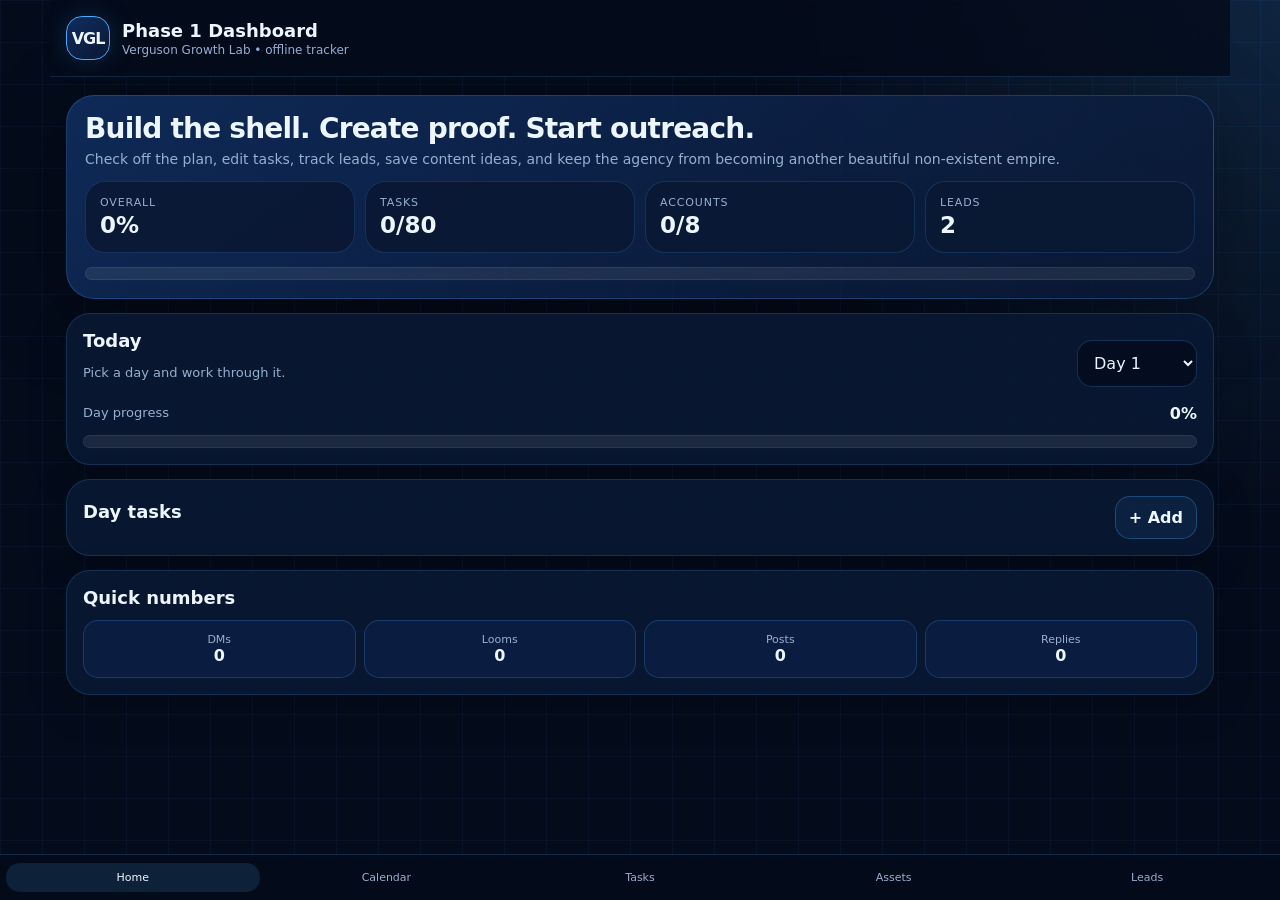
==== index.html @ d05585cd "Add files via upload" ====
<!doctype html>
<html lang="en">
<head>
  <meta charset="utf-8">
  <meta name="viewport" content="width=device-width,initial-scale=1,viewport-fit=cover">
  <meta name="theme-color" content="#0A1834">
  <meta name="apple-mobile-web-app-capable" content="yes">
  <meta name="apple-mobile-web-app-status-bar-style" content="black-translucent">
  <meta name="apple-mobile-web-app-title" content="VGL">
  <title>VGL Phase 1 Dashboard</title>
  <link rel="manifest" href="manifest.json">
  <link rel="apple-touch-icon" href="icon-192.png">
  <link rel="stylesheet" href="styles.css">
</head>
<body>
  <main class="app">
    <div class="topbar">
      <div class="brand">
        <div class="logo">VGL</div>
        <div>
          <h1>Phase 1 Dashboard</h1>
          <p>Verguson Growth Lab • offline tracker</p>
        </div>
      </div>
    </div>

    <section class="hero">
      <h2>Build the shell. Create proof. Start outreach.</h2>
      <p>Check off the plan, edit tasks, track leads, save content ideas, and keep the agency from becoming another beautiful non-existent empire.</p>
      <div class="kpis">
        <div class="kpi"><small>Overall</small><strong id="overallProgressText">0%</strong></div>
        <div class="kpi"><small>Tasks</small><strong id="kpiTasks">0/0</strong></div>
        <div class="kpi"><small>Accounts</small><strong id="kpiAccounts">0/0</strong></div>
        <div class="kpi"><small>Leads</small><strong id="kpiLeads">0</strong></div>
      </div>
      <div class="progressWrap"><div class="progressBar" id="overallProgressBar"></div></div>
    </section>

    <section class="view active" id="view-home">
      <div class="card">
        <div class="row">
          <div>
            <h3 id="todayTitle">Today</h3>
            <p class="installBox">Pick a day and work through it.</p>
          </div>
          <select id="selectDay" class="input" style="max-width:120px">
            <option value="1">Day 1</option><option value="2">Day 2</option><option value="3">Day 3</option><option value="4">Day 4</option>
            <option value="5">Day 5</option><option value="6">Day 6</option><option value="7">Day 7</option><option value="8">Day 8</option>
            <option value="9">Day 9</option><option value="10">Day 10</option><option value="11">Day 11</option><option value="12">Day 12</option>
            <option value="13">Day 13</option><option value="14">Day 14</option>
          </select>
        </div>
        <div class="row" style="margin:8px 0 12px">
          <span class="installBox">Day progress</span><strong id="todayProgressText">0%</strong>
        </div>
        <div class="progressWrap"><div class="progressBar" id="todayProgressBar"></div></div>
      </div>
      <div class="card">
        <div class="row">
          <h3>Day tasks</h3>
          <button class="secondary" onclick="openTaskModal()">+ Add</button>
        </div>
        <div id="todayTasks"></div>
      </div>
      <div class="card">
        <h3>Quick numbers</h3>
        <div class="statBtns">
          <button class="statBtn" onclick="changeStat('dms',1)"><small>DMs</small><strong id="dmsCount">0</strong></button>
          <button class="statBtn" onclick="changeStat('looms',1)"><small>Looms</small><strong id="loomsCount">0</strong></button>
          <button class="statBtn" onclick="changeStat('posts',1)"><small>Posts</small><strong id="postsCount">0</strong></button>
          <button class="statBtn" onclick="changeStat('replies',1)"><small>Replies</small><strong id="repliesCount">0</strong></button>
        </div>
      </div>
    </section>

    <section class="view" id="view-calendar">
      <div class="card">
        <h3>14-day calendar</h3>
        <div class="grid2" id="dayPicker"></div>
      </div>
    </section>

    <section class="view" id="view-tasks">
      <div class="card">
        <div class="row"><h3>All tasks</h3><button class="secondary" onclick="openTaskModal()">+ Add</button></div>
        <div class="filters">
          <button class="chip active" data-filter="today">Selected day</button>
          <button class="chip" data-filter="open">Open</button>
          <button class="chip" data-filter="done">Done</button>
          <button class="chip" data-filter="outreach">Outreach</button>
          <button class="chip" data-filter="all">All</button>
        </div>
        <div id="taskList"></div>
      </div>
    </section>

    <section class="view" id="view-assets">
      <div class="card">
        <div class="row"><h3>Accounts + setup</h3><button class="secondary" onclick="openAccountModal()">+ Add</button></div>
        <div id="accountList"></div>
      </div>
      <div class="card">
        <h3>Content vault</h3>
        <div class="form">
          <input id="newContentTitle" class="input" placeholder="New content idea">
          <select id="newContentType" class="input">
            <option>Journey</option><option>Audit</option><option>Breakdown</option><option>Ad ideas</option><option>Education</option>
          </select>
          <button class="primary" onclick="addContent()">Add content idea</button>
        </div>
        <div id="contentList"></div>
      </div>
    </section>

    <section class="view" id="view-leads">
      <div class="card">
        <div class="row"><h3>Lead tracker</h3><button class="secondary" onclick="openLeadModal()">+ Add</button></div>
        <div id="leadList"></div>
      </div>
      <div class="card">
        <h3>Notes</h3>
        <textarea id="notes" oninput="saveNotes()" placeholder="Drop scripts, ideas, objections, or reminders here."></textarea>
      </div>
    </section>

    <section class="view" id="view-settings">
      <div class="card">
        <h3>Install on iPhone</h3>
        <p class="installBox">
          Open the dashboard in Safari, tap Share, then Add to Home Screen. For proper offline PWA mode, host this folder on Netlify or GitHub Pages first, then add that web link to your home screen. Because naturally the phone wants a small ritual before showing an icon.
        </p>
        <button class="primary" onclick="installPrompt()">Show install reminder</button>
      </div>
      <div class="card">
        <h3>Backup</h3>
        <button class="secondary" onclick="exportData()">Export backup JSON</button>
        <label class="secondary" style="display:block;text-align:center;margin-top:10px">Import backup JSON<input type="file" accept="application/json" onchange="importData(this)" hidden></label>
        <hr>
        <button class="danger" onclick="resetData()">Reset dashboard</button>
      </div>
    </section>

    <nav class="tabs">
      <button class="tab active" data-view="home">Home</button>
      <button class="tab" data-view="calendar">Calendar</button>
      <button class="tab" data-view="tasks">Tasks</button>
      <button class="tab" data-view="assets">Assets</button>
      <button class="tab" data-view="leads">Leads</button>
    </nav>
  </main>

  <div class="modal" id="taskModal">
    <div class="modalPanel">
      <h3 id="modalTitle">Edit task</h3>
      <div class="form">
        <input type="hidden" id="taskId">
        <input class="input" id="taskTitleInput" placeholder="Task title">
        <textarea id="taskNotesInput" placeholder="Notes"></textarea>
        <div class="grid2">
          <input class="input" id="taskDate" type="date">
          <input class="input" id="taskTime" type="time">
          <input class="input" id="taskDay" type="number" min="1" max="99">
          <input class="input" id="taskCategory" placeholder="Category">
        </div>
        <button class="primary" onclick="saveTask()">Save task</button>
        <button class="danger" onclick="deleteTask()">Delete task</button>
        <button class="secondary" onclick="closeModals()">Close</button>
      </div>
    </div>
  </div>

  <div class="modal" id="accountModal">
    <div class="modalPanel">
      <h3>Edit account/setup item</h3>
      <div class="form">
        <input type="hidden" id="accountId">
        <input class="input" id="accountName" placeholder="Name">
        <input class="input" id="accountHandle" placeholder="Handle / detail">
        <button class="primary" onclick="saveAccount()">Save</button>
        <button class="secondary" onclick="closeModals()">Close</button>
      </div>
    </div>
  </div>

  <div class="modal" id="leadModal">
    <div class="modalPanel">
      <h3>Edit lead</h3>
      <div class="form">
        <input type="hidden" id="leadId">
        <input class="input" id="leadBusiness" placeholder="Business">
        <input class="input" id="leadNiche" placeholder="Niche">
        <input class="input" id="leadProblem" placeholder="Problem">
        <select class="input" id="leadStatus"><option>New</option><option>DM sent</option><option>Warm</option><option>Loom sent</option><option>Call booked</option><option>Closed</option><option>Dead</option></select>
        <input class="input" id="leadNext" placeholder="Next action">
        <button class="primary" onclick="saveLead()">Save lead</button>
        <button class="secondary" onclick="closeModals()">Close</button>
      </div>
    </div>
  </div>

  <script src="app.js"></script>
</body>
</html>
---- styles.css ----
:root{
  --bg:#040b1a; --panel:#0a1834; --panel2:#0c2248; --panel3:#102d5e;
  --line:#355fa0; --accent:#49a9ff; --accent2:#8ed2ff; --green:#52e2a6;
  --yellow:#ffcd5e; --red:#ff7474; --text:#edf6ff; --muted:#97afcf;
  --shadow:0 20px 80px rgba(0,0,0,.35);
}
*{box-sizing:border-box;-webkit-tap-highlight-color:transparent}
html,body{margin:0;min-height:100%;font-family:Inter,system-ui,-apple-system,BlinkMacSystemFont,"Segoe UI",sans-serif;background:
linear-gradient(rgba(73,169,255,.05) 1px,transparent 1px),
linear-gradient(90deg,rgba(73,169,255,.05) 1px,transparent 1px),
radial-gradient(circle at top right,rgba(73,169,255,.16),transparent 35%),
var(--bg);background-size:42px 42px,42px 42px,auto;color:var(--text)}
button,input,textarea,select{font:inherit}
.app{max-width:1180px;margin:0 auto;padding:18px 16px 92px}
.topbar{position:sticky;top:0;z-index:20;margin:-18px -16px 18px;padding:16px;background:rgba(4,11,26,.78);backdrop-filter:blur(18px);border-bottom:1px solid rgba(73,169,255,.18)}
.brand{display:flex;align-items:center;gap:12px}
.logo{width:44px;height:44px;border-radius:16px;background:linear-gradient(145deg,var(--panel3),var(--panel));border:1px solid var(--accent);display:grid;place-items:center;font-weight:900;letter-spacing:-1px;box-shadow:0 0 28px rgba(73,169,255,.18)}
.brand h1{font-size:18px;margin:0}
.brand p{font-size:12px;color:var(--muted);margin:2px 0 0}
.hero{padding:18px;border:1px solid rgba(73,169,255,.25);background:linear-gradient(145deg,rgba(16,45,94,.9),rgba(10,24,52,.85));border-radius:28px;box-shadow:var(--shadow)}
.hero h2{font-size:28px;line-height:1.05;margin:0 0 8px;letter-spacing:-.8px}
.hero p{margin:0;color:var(--muted);font-size:14px}
.kpis{display:grid;grid-template-columns:repeat(4,1fr);gap:10px;margin:14px 0}
.kpi{padding:14px;border-radius:20px;background:rgba(10,24,52,.92);border:1px solid rgba(73,169,255,.18)}
.kpi small{display:block;color:var(--muted);font-size:11px;text-transform:uppercase;letter-spacing:.08em}
.kpi strong{display:block;font-size:23px;margin-top:3px}
.tabs{position:fixed;bottom:0;left:0;right:0;z-index:50;display:grid;grid-template-columns:repeat(5,1fr);gap:0;background:rgba(4,11,26,.92);backdrop-filter:blur(18px);border-top:1px solid rgba(73,169,255,.2);padding:8px 6px calc(8px + env(safe-area-inset-bottom))}
.tab{border:0;background:transparent;color:var(--muted);font-size:11px;padding:8px 2px;border-radius:14px}
.tab.active{background:rgba(73,169,255,.14);color:var(--text)}
.view{display:none;animation:fade .18s ease}
.view.active{display:block}
@keyframes fade{from{opacity:.5;transform:translateY(4px)}to{opacity:1;transform:none}}
.card{background:rgba(10,24,52,.88);border:1px solid rgba(73,169,255,.18);border-radius:24px;padding:16px;margin:14px 0;box-shadow:0 12px 40px rgba(0,0,0,.18)}
.card h3{margin:0 0 12px;font-size:18px}
.row{display:flex;gap:10px;align-items:center;justify-content:space-between}
.progressWrap{height:13px;background:rgba(255,255,255,.08);border-radius:999px;overflow:hidden;border:1px solid rgba(255,255,255,.08)}
.progressBar{height:100%;width:0;background:linear-gradient(90deg,var(--accent),var(--green));border-radius:999px;transition:.25s}
.filters{display:flex;gap:8px;overflow-x:auto;padding-bottom:4px}
.chip{white-space:nowrap;border:1px solid rgba(73,169,255,.28);background:rgba(12,34,72,.9);color:var(--muted);padding:9px 12px;border-radius:999px;font-size:13px}
.chip.active{background:var(--accent);color:#001428}
.task{display:grid;grid-template-columns:auto 1fr auto;gap:10px;align-items:start;padding:12px;border:1px solid rgba(73,169,255,.14);background:rgba(12,34,72,.65);border-radius:18px;margin:10px 0}
.check{width:28px;height:28px;border-radius:10px;border:1px solid rgba(142,210,255,.5);background:rgba(255,255,255,.04);display:grid;place-items:center;color:transparent}
.task.done .check{background:var(--green);color:#001428;border-color:var(--green)}
.task.done .taskTitle{text-decoration:line-through;color:var(--muted)}
.taskMeta{font-size:12px;color:var(--accent2);margin-bottom:3px}
.taskTitle{font-weight:800;font-size:15px}
.taskNotes{font-size:13px;color:var(--muted);margin-top:5px}
.iconBtn{border:1px solid rgba(73,169,255,.2);background:rgba(255,255,255,.04);color:var(--muted);border-radius:12px;padding:8px 10px}
.primary{width:100%;border:0;background:linear-gradient(135deg,var(--accent),var(--green));color:#001428;padding:13px 14px;border-radius:17px;font-weight:900}
.secondary{border:1px solid rgba(73,169,255,.3);background:rgba(73,169,255,.08);color:var(--text);padding:11px 13px;border-radius:15px;font-weight:700}
.danger{border:1px solid rgba(255,116,116,.4);background:rgba(255,116,116,.09);color:#ffd0d0;padding:11px 13px;border-radius:15px;font-weight:700}
.grid2{display:grid;grid-template-columns:repeat(2,1fr);gap:12px}
.dayCard{padding:13px;border:1px solid rgba(73,169,255,.16);background:rgba(12,34,72,.65);border-radius:18px}
.dayCard h4{margin:0 0 4px;font-size:15px}
.dayCard p{margin:0;color:var(--muted);font-size:12px}
.dayCard strong{color:var(--green)}
.form{display:grid;gap:10px}
.input,textarea,select{width:100%;border:1px solid rgba(73,169,255,.24);background:rgba(4,11,26,.72);color:var(--text);border-radius:15px;padding:12px;outline:none}
textarea{min-height:90px;resize:vertical}
.modal{position:fixed;inset:0;z-index:100;display:none;background:rgba(0,0,0,.65);padding:18px;align-items:flex-end}
.modal.open{display:flex}
.modalPanel{width:100%;max-width:720px;margin:0 auto;background:var(--panel);border:1px solid rgba(73,169,255,.3);border-radius:28px;padding:18px;box-shadow:var(--shadow);max-height:92vh;overflow:auto}
.modalPanel h3{margin:0 0 12px}
.listItem{padding:12px;border:1px solid rgba(73,169,255,.15);background:rgba(12,34,72,.65);border-radius:18px;margin:10px 0}
.listItem small{color:var(--accent2)}
.listItem p{margin:5px 0 0;color:var(--muted);font-size:13px}
.statBtns{display:grid;grid-template-columns:repeat(4,1fr);gap:8px}
.statBtn{background:rgba(12,34,72,.7);border:1px solid rgba(73,169,255,.22);color:var(--text);padding:12px 8px;border-radius:15px}
.statBtn small{display:block;color:var(--muted);font-size:11px}
.installBox{font-size:13px;color:var(--muted);line-height:1.45}
hr{border:0;border-top:1px solid rgba(73,169,255,.17);margin:16px 0}
@media (max-width:720px){
  .app{padding:14px 12px 92px}
  .kpis{grid-template-columns:repeat(2,1fr)}
  .grid2{grid-template-columns:1fr}
  .hero h2{font-size:24px}
  .card{border-radius:22px;padding:14px}
  .statBtns{grid-template-columns:repeat(2,1fr)}
}
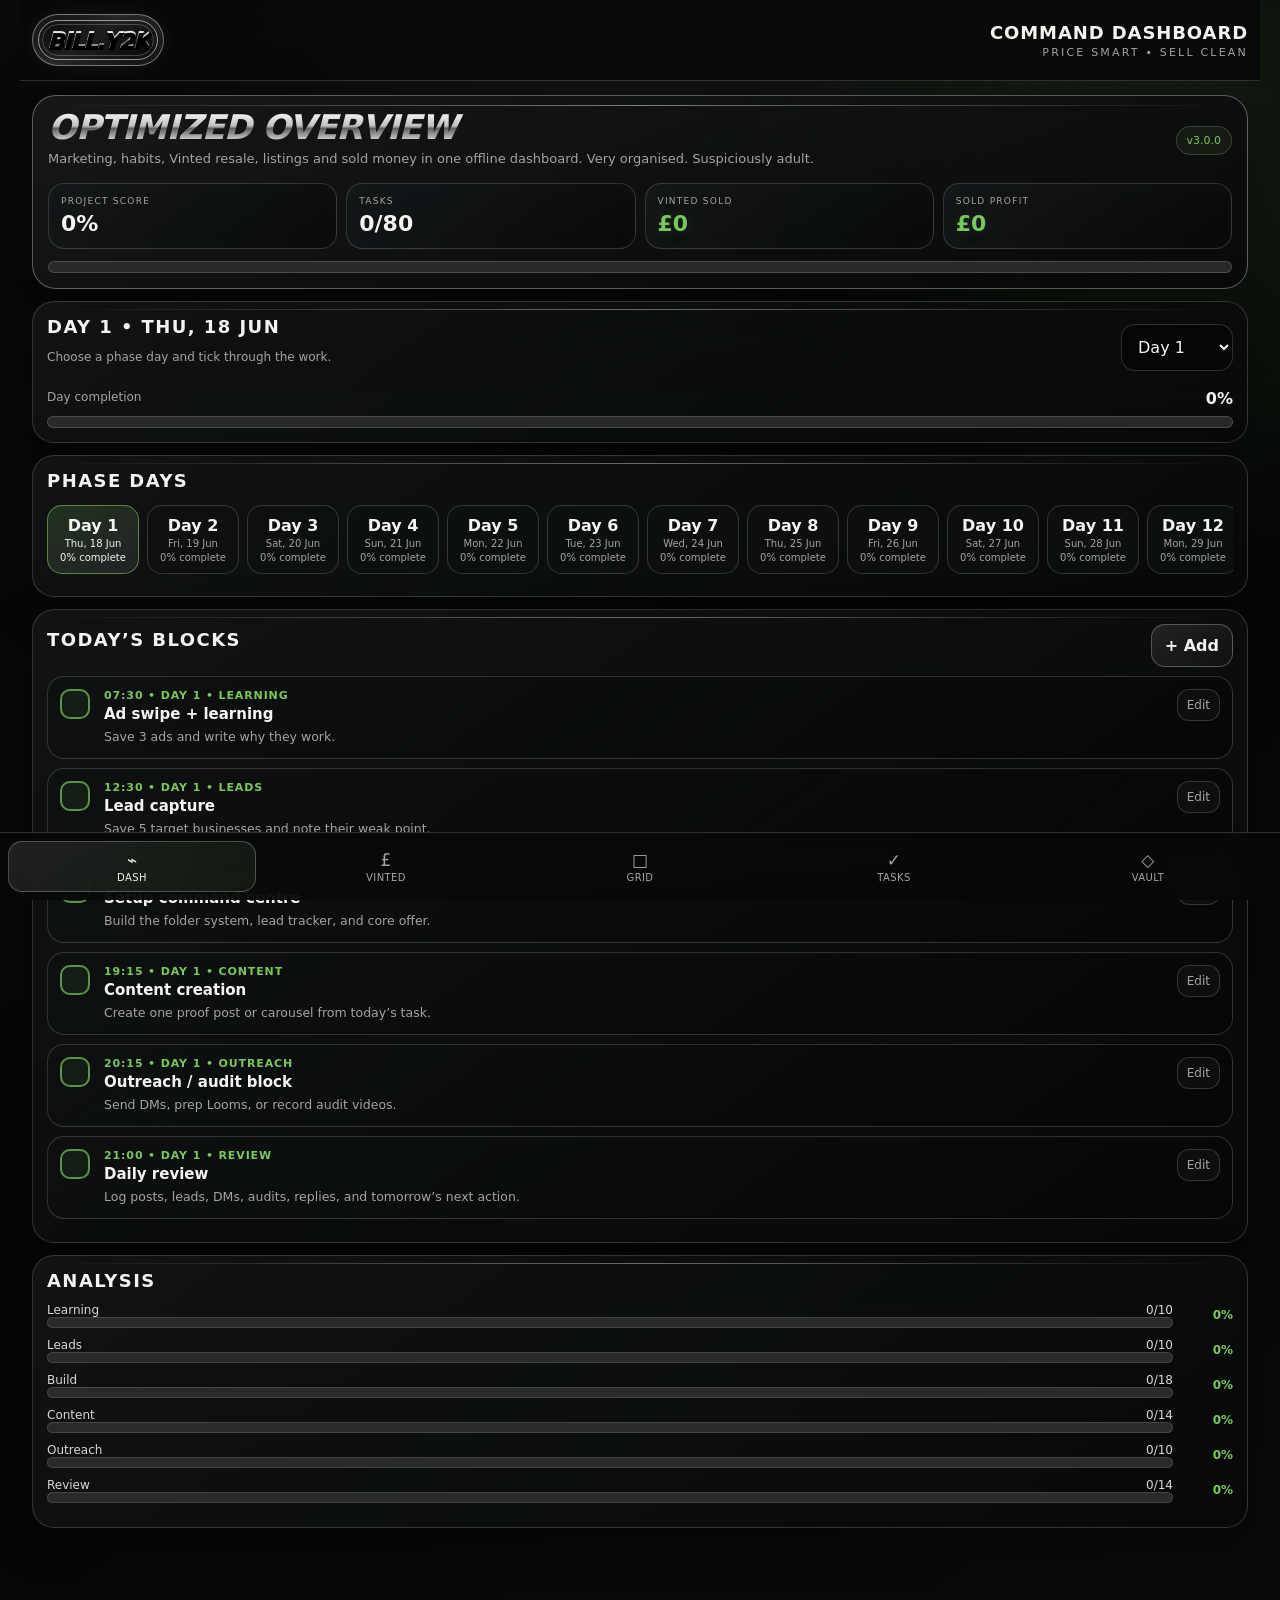
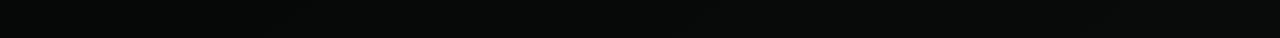
==== commit 8e8cdcc7: "Add files via upload" ====
--- a/index.html
+++ b/index.html
@@ -3,201 +3,137 @@
 <head>
   <meta charset="utf-8">
   <meta name="viewport" content="width=device-width,initial-scale=1,viewport-fit=cover">
-  <meta name="theme-color" content="#0A1834">
+  <meta name="theme-color" content="#111314">
   <meta name="apple-mobile-web-app-capable" content="yes">
   <meta name="apple-mobile-web-app-status-bar-style" content="black-translucent">
-  <meta name="apple-mobile-web-app-title" content="VGL">
-  <title>VGL Phase 1 Dashboard</title>
+  <meta name="apple-mobile-web-app-title" content="bill.y2k">
+  <title>bill.y2k Command Dashboard</title>
   <link rel="manifest" href="manifest.json">
   <link rel="apple-touch-icon" href="icon-192.png">
   <link rel="stylesheet" href="styles.css">
 </head>
 <body>
-  <main class="app">
-    <div class="topbar">
-      <div class="brand">
-        <div class="logo">VGL</div>
-        <div>
-          <h1>Phase 1 Dashboard</h1>
-          <p>Verguson Growth Lab • offline tracker</p>
-        </div>
+<main class="app">
+  <header class="topbar">
+    <div class="brand">
+      <div class="logoOval"><div class="logoText">BILL.Y2K</div></div>
+      <div class="brandTitle">
+        <h1>Command Dashboard</h1>
+        <p>price smart • sell clean</p>
       </div>
     </div>
+  </header>
 
-    <section class="hero">
-      <h2>Build the shell. Create proof. Start outreach.</h2>
-      <p>Check off the plan, edit tasks, track leads, save content ideas, and keep the agency from becoming another beautiful non-existent empire.</p>
-      <div class="kpis">
-        <div class="kpi"><small>Overall</small><strong id="overallProgressText">0%</strong></div>
-        <div class="kpi"><small>Tasks</small><strong id="kpiTasks">0/0</strong></div>
-        <div class="kpi"><small>Accounts</small><strong id="kpiAccounts">0/0</strong></div>
-        <div class="kpi"><small>Leads</small><strong id="kpiLeads">0</strong></div>
+  <section class="hero">
+    <div class="row">
+      <div>
+        <h2>Optimized Overview</h2>
+        <p>Marketing, habits, Vinted resale, listings and sold money in one offline dashboard. Very organised. Suspiciously adult.</p>
       </div>
-      <div class="progressWrap"><div class="progressBar" id="overallProgressBar"></div></div>
-    </section>
+      <div class="badge" id="versionLabel">v3</div>
+    </div>
+    <div class="kpis">
+      <div class="kpi"><small>Project score</small><strong id="kpiScore">0%</strong></div>
+      <div class="kpi"><small>Tasks</small><strong id="kpiTasks">0/0</strong></div>
+      <div class="kpi"><small>Vinted sold</small><strong class="money" id="kpiSold">£0</strong></div>
+      <div class="kpi"><small>Sold profit</small><strong class="money" id="kpiProfit">£0</strong></div>
+    </div>
+    <div class="progressWrap" style="margin-top:12px"><div class="progressBar" id="overallBar"></div></div>
+  </section>
 
-    <section class="view active" id="view-home">
-      <div class="card">
-        <div class="row">
-          <div>
-            <h3 id="todayTitle">Today</h3>
-            <p class="installBox">Pick a day and work through it.</p>
-          </div>
-          <select id="selectDay" class="input" style="max-width:120px">
-            <option value="1">Day 1</option><option value="2">Day 2</option><option value="3">Day 3</option><option value="4">Day 4</option>
-            <option value="5">Day 5</option><option value="6">Day 6</option><option value="7">Day 7</option><option value="8">Day 8</option>
-            <option value="9">Day 9</option><option value="10">Day 10</option><option value="11">Day 11</option><option value="12">Day 12</option>
-            <option value="13">Day 13</option><option value="14">Day 14</option>
-          </select>
-        </div>
-        <div class="row" style="margin:8px 0 12px">
-          <span class="installBox">Day progress</span><strong id="todayProgressText">0%</strong>
-        </div>
-        <div class="progressWrap"><div class="progressBar" id="todayProgressBar"></div></div>
+  <section class="view active" id="view-dash">
+    <div class="card">
+      <div class="row">
+        <div><h3 id="selectedDayTitle">Day</h3><p class="sub">Choose a phase day and tick through the work.</p></div>
+        <select class="input" id="quickDaySelect" style="max-width:112px"></select>
       </div>
-      <div class="card">
-        <div class="row">
-          <h3>Day tasks</h3>
-          <button class="secondary" onclick="openTaskModal()">+ Add</button>
-        </div>
-        <div id="todayTasks"></div>
+      <div class="row" style="margin:10px 0 8px"><span class="sub">Day completion</span><strong id="selectedDayPct">0%</strong></div>
+      <div class="progressWrap"><div class="progressBar" id="selectedDayBar"></div></div>
+    </div>
+    <div class="card"><h3>Phase Days</h3><div class="dayStrip" id="dayStrip"></div></div>
+    <div class="card"><div class="row"><h3>Today’s Blocks</h3><button class="secondary" onclick="openTaskModal()">+ Add</button></div><div id="todayTaskList"></div></div>
+    <div class="card"><h3>Analysis</h3><div id="analysisBars"></div></div>
+  </section>
+
+  <section class="view" id="view-vinted">
+    <div class="card">
+      <div class="row">
+        <div><h3>Vinted Resell</h3><p class="sub" id="vCounts">0 listed • 0 sold • 0 total</p></div>
+        <button class="primary" onclick="openVintedModal()">+ Item</button>
       </div>
-      <div class="card">
-        <h3>Quick numbers</h3>
-        <div class="statBtns">
-          <button class="statBtn" onclick="changeStat('dms',1)"><small>DMs</small><strong id="dmsCount">0</strong></button>
-          <button class="statBtn" onclick="changeStat('looms',1)"><small>Looms</small><strong id="loomsCount">0</strong></button>
-          <button class="statBtn" onclick="changeStat('posts',1)"><small>Posts</small><strong id="postsCount">0</strong></button>
-          <button class="statBtn" onclick="changeStat('replies',1)"><small>Replies</small><strong id="repliesCount">0</strong></button>
-        </div>
+      <div class="vintedTop" style="margin-top:12px">
+        <div class="vintedCard"><small>Total spent</small><strong id="vSpent">£0</strong></div>
+        <div class="vintedCard"><small>Listed value</small><strong id="vListed">£0</strong></div>
+        <div class="vintedCard"><small>Sold total</small><strong class="green" id="vSold">£0</strong></div>
+        <div class="vintedCard"><small>Sold profit</small><strong class="green" id="vProfit">£0</strong></div>
       </div>
-    </section>
+      <div class="vintedCard" style="margin-top:9px"><small>Potential profit at list prices</small><strong class="green" id="vPotential">£0</strong></div>
+    </div>
+    <div class="card">
+      <div class="filters" id="vintedFilters">
+        <button class="chip active" data-filter="all">All</button>
+        <button class="chip" data-filter="listed">Listed</button>
+        <button class="chip" data-filter="sold">Sold</button>
+        <button class="chip" data-filter="main">Main Pieces</button>
+        <button class="chip" data-filter="joblot">Joblot</button>
+      </div>
+      <div class="vintedList" id="vintedList"></div>
+    </div>
+  </section>
 
-    <section class="view" id="view-calendar">
-      <div class="card">
-        <h3>14-day calendar</h3>
-        <div class="grid2" id="dayPicker"></div>
+  <section class="view" id="view-tracker">
+    <div class="card"><h3>Habit Grid</h3><p class="sub">Rows are actions, columns are phase days. Tap boxes to mark done.</p><div class="habitShell"><div class="habitGrid" id="habitGrid"></div></div></div>
+    <div class="card"><h3>Habit Analysis</h3><div id="habitAnalysis"></div></div>
+  </section>
+
+  <section class="view" id="view-tasks">
+    <div class="card">
+      <div class="row"><h3>Task Control</h3><button class="secondary" onclick="openTaskModal()">+ Add</button></div>
+      <div class="filters" id="taskFilters">
+        <button class="chip active" data-filter="day">Selected day</button>
+        <button class="chip" data-filter="open">Open</button>
+        <button class="chip" data-filter="done">Done</button>
+        <button class="chip" data-filter="outreach">Outreach</button>
+        <button class="chip" data-filter="all">All</button>
       </div>
-    </section>
+      <div id="taskList"></div>
+    </div>
+  </section>
 
-    <section class="view" id="view-tasks">
-      <div class="card">
-        <div class="row"><h3>All tasks</h3><button class="secondary" onclick="openTaskModal()">+ Add</button></div>
-        <div class="filters">
-          <button class="chip active" data-filter="today">Selected day</button>
-          <button class="chip" data-filter="open">Open</button>
-          <button class="chip" data-filter="done">Done</button>
-          <button class="chip" data-filter="outreach">Outreach</button>
-          <button class="chip" data-filter="all">All</button>
-        </div>
-        <div id="taskList"></div>
-      </div>
-    </section>
-
-    <section class="view" id="view-assets">
-      <div class="card">
-        <div class="row"><h3>Accounts + setup</h3><button class="secondary" onclick="openAccountModal()">+ Add</button></div>
-        <div id="accountList"></div>
-      </div>
-      <div class="card">
-        <h3>Content vault</h3>
-        <div class="form">
-          <input id="newContentTitle" class="input" placeholder="New content idea">
-          <select id="newContentType" class="input">
-            <option>Journey</option><option>Audit</option><option>Breakdown</option><option>Ad ideas</option><option>Education</option>
-          </select>
-          <button class="primary" onclick="addContent()">Add content idea</button>
-        </div>
-        <div id="contentList"></div>
-      </div>
-    </section>
-
-    <section class="view" id="view-leads">
-      <div class="card">
-        <div class="row"><h3>Lead tracker</h3><button class="secondary" onclick="openLeadModal()">+ Add</button></div>
-        <div id="leadList"></div>
-      </div>
-      <div class="card">
-        <h3>Notes</h3>
-        <textarea id="notes" oninput="saveNotes()" placeholder="Drop scripts, ideas, objections, or reminders here."></textarea>
-      </div>
-    </section>
-
-    <section class="view" id="view-settings">
-      <div class="card">
-        <h3>Install on iPhone</h3>
-        <p class="installBox">
-          Open the dashboard in Safari, tap Share, then Add to Home Screen. For proper offline PWA mode, host this folder on Netlify or GitHub Pages first, then add that web link to your home screen. Because naturally the phone wants a small ritual before showing an icon.
-        </p>
-        <button class="primary" onclick="installPrompt()">Show install reminder</button>
-      </div>
-      <div class="card">
-        <h3>Backup</h3>
-        <button class="secondary" onclick="exportData()">Export backup JSON</button>
-        <label class="secondary" style="display:block;text-align:center;margin-top:10px">Import backup JSON<input type="file" accept="application/json" onchange="importData(this)" hidden></label>
-        <hr>
-        <button class="danger" onclick="resetData()">Reset dashboard</button>
-      </div>
-    </section>
-
-    <nav class="tabs">
-      <button class="tab active" data-view="home">Home</button>
-      <button class="tab" data-view="calendar">Calendar</button>
-      <button class="tab" data-view="tasks">Tasks</button>
-      <button class="tab" data-view="assets">Assets</button>
-      <button class="tab" data-view="leads">Leads</button>
-    </nav>
-  </main>
-
-  <div class="modal" id="taskModal">
-    <div class="modalPanel">
-      <h3 id="modalTitle">Edit task</h3>
-      <div class="form">
-        <input type="hidden" id="taskId">
-        <input class="input" id="taskTitleInput" placeholder="Task title">
-        <textarea id="taskNotesInput" placeholder="Notes"></textarea>
-        <div class="grid2">
-          <input class="input" id="taskDate" type="date">
-          <input class="input" id="taskTime" type="time">
-          <input class="input" id="taskDay" type="number" min="1" max="99">
-          <input class="input" id="taskCategory" placeholder="Category">
-        </div>
-        <button class="primary" onclick="saveTask()">Save task</button>
-        <button class="danger" onclick="deleteTask()">Delete task</button>
-        <button class="secondary" onclick="closeModals()">Close</button>
+  <section class="view" id="view-vault">
+    <div class="card">
+      <h3>Quick Numbers</h3>
+      <div class="statBtns">
+        <button class="statBtn" onclick="changeStat('dms',1)"><small>DMs</small><strong id="dmsCount">0</strong></button>
+        <button class="statBtn" onclick="changeStat('looms',1)"><small>Looms</small><strong id="loomsCount">0</strong></button>
+        <button class="statBtn" onclick="changeStat('posts',1)"><small>Posts</small><strong id="postsCount">0</strong></button>
+        <button class="statBtn" onclick="changeStat('replies',1)"><small>Replies</small><strong id="repliesCount">0</strong></button>
       </div>
     </div>
-  </div>
+    <div class="card"><div class="row"><h3>Lead Tracker</h3><button class="secondary" onclick="openLeadModal()">+ Add</button></div><div id="leadList"></div></div>
+    <div class="card"><div class="row"><h3>Setup Vault</h3><button class="secondary" onclick="openAccountModal()">+ Add</button></div><div id="accountList"></div></div>
+    <div class="card"><h3>Content Vault</h3><div class="form"><input class="input" id="newContentTitle" placeholder="New content idea"><select class="input" id="newContentType"><option>Journey</option><option>Vinted</option><option>Audit</option><option>Breakdown</option><option>Education</option></select><button class="primary" onclick="addContent()">Add content idea</button></div><div id="contentList"></div></div>
+    <div class="card"><h3>Notes</h3><textarea id="notes" oninput="saveNotes()" placeholder="Scripts, listing notes, bundle ideas, reminders."></textarea></div>
+    <div class="card"><h3>Backup</h3><div class="helpBox">Export before big edits. Local storage is handy until Safari wakes up and chooses betrayal.</div><div class="form" style="margin-top:10px"><button class="secondary" onclick="exportData()">Export backup JSON</button><label class="secondary" style="text-align:center">Import backup JSON<input type="file" accept="application/json" onchange="importData(this)" hidden></label><button class="danger" onclick="resetData()">Reset dashboard</button></div></div>
+  </section>
 
-  <div class="modal" id="accountModal">
-    <div class="modalPanel">
-      <h3>Edit account/setup item</h3>
-      <div class="form">
-        <input type="hidden" id="accountId">
-        <input class="input" id="accountName" placeholder="Name">
-        <input class="input" id="accountHandle" placeholder="Handle / detail">
-        <button class="primary" onclick="saveAccount()">Save</button>
-        <button class="secondary" onclick="closeModals()">Close</button>
-      </div>
-    </div>
-  </div>
+  <nav class="nav">
+    <button class="active" data-view="dash"><span>⌁</span>Dash</button>
+    <button data-view="vinted"><span>£</span>Vinted</button>
+    <button data-view="tracker"><span>□</span>Grid</button>
+    <button data-view="tasks"><span>✓</span>Tasks</button>
+    <button data-view="vault"><span>◇</span>Vault</button>
+  </nav>
+</main>
 
-  <div class="modal" id="leadModal">
-    <div class="modalPanel">
-      <h3>Edit lead</h3>
-      <div class="form">
-        <input type="hidden" id="leadId">
-        <input class="input" id="leadBusiness" placeholder="Business">
-        <input class="input" id="leadNiche" placeholder="Niche">
-        <input class="input" id="leadProblem" placeholder="Problem">
-        <select class="input" id="leadStatus"><option>New</option><option>DM sent</option><option>Warm</option><option>Loom sent</option><option>Call booked</option><option>Closed</option><option>Dead</option></select>
-        <input class="input" id="leadNext" placeholder="Next action">
-        <button class="primary" onclick="saveLead()">Save lead</button>
-        <button class="secondary" onclick="closeModals()">Close</button>
-      </div>
-    </div>
-  </div>
+<div class="modal" id="taskModal"><div class="modalPanel"><h3 id="taskModalTitle">Edit task</h3><div class="form"><input type="hidden" id="taskId"><input class="input" id="taskTitleInput" placeholder="Task title"><textarea id="taskNotesInput" placeholder="Notes"></textarea><div class="grid2"><input class="input" id="taskDate" type="date"><input class="input" id="taskTime" type="time"><input class="input" id="taskDay" type="number" min="1"><input class="input" id="taskCategory" placeholder="Category"></div><button class="primary" onclick="saveTask()">Save task</button><button class="danger" onclick="deleteTask()">Delete task</button><button class="ghost" onclick="closeModals()">Close</button></div></div></div>
 
-  <script src="app.js"></script>
+<div class="modal" id="vintedModal"><div class="modalPanel"><h3 id="vintedModalTitle">Edit Vinted Item</h3><div class="form"><input type="hidden" id="vId"><div class="grid2"><input class="input" id="vCode" placeholder="Code"><select class="input" id="vGroup"><option>Main Pieces</option><option>Joblot</option><option>Other</option></select></div><input class="input" id="vName" placeholder="Item name"><div class="grid2"><input class="input" id="vBought" type="number" step="0.01" placeholder="Bought price"><input class="input" id="vOnline" placeholder="Online check e.g. £20-£40"><input class="input" id="vList" type="number" step="0.01" placeholder="List price"><input class="input" id="vSoldPrice" type="number" step="0.01" placeholder="Sold price"></div><div class="grid2"><select class="input" id="vStatus"><option>Not listed</option><option>Listed</option><option>Sold</option></select><input class="input" id="vProfitability" type="number" min="0" max="100" placeholder="Profitability %"></div><input class="input" id="vImage" placeholder="Image URL optional"><textarea id="vNotes" placeholder="Notes"></textarea><button class="primary" onclick="saveVintedItem()">Save item</button><button class="danger" onclick="deleteVintedItem()">Delete item</button><button class="ghost" onclick="closeModals()">Close</button></div></div></div>
+
+<div class="modal" id="leadModal"><div class="modalPanel"><h3>Edit Lead</h3><div class="form"><input type="hidden" id="leadId"><input class="input" id="leadBusiness" placeholder="Business"><input class="input" id="leadNiche" placeholder="Niche"><input class="input" id="leadProblem" placeholder="Problem"><select class="input" id="leadStatus"><option>New</option><option>DM sent</option><option>Warm</option><option>Loom sent</option><option>Call booked</option><option>Closed</option><option>Dead</option></select><input class="input" id="leadNext" placeholder="Next action"><button class="primary" onclick="saveLead()">Save lead</button><button class="ghost" onclick="closeModals()">Close</button></div></div></div>
+
+<div class="modal" id="accountModal"><div class="modalPanel"><h3>Edit Setup Item</h3><div class="form"><input type="hidden" id="accountId"><input class="input" id="accountName" placeholder="Name"><input class="input" id="accountHandle" placeholder="Handle / detail"><button class="primary" onclick="saveAccount()">Save setup item</button><button class="ghost" onclick="closeModals()">Close</button></div></div></div>
+
+<script src="app.js"></script>
 </body>
 </html>
--- a/styles.css
+++ b/styles.css
@@ -1,80 +1,147 @@
 
 :root{
-  --bg:#040b1a; --panel:#0a1834; --panel2:#0c2248; --panel3:#102d5e;
-  --line:#355fa0; --accent:#49a9ff; --accent2:#8ed2ff; --green:#52e2a6;
-  --yellow:#ffcd5e; --red:#ff7474; --text:#edf6ff; --muted:#97afcf;
-  --shadow:0 20px 80px rgba(0,0,0,.35);
+  --bg:#070808; --panel:#0e1011; --panel2:#141719; --panel3:#1b1f22;
+  --line:rgba(230,230,230,.18); --line2:rgba(255,255,255,.32);
+  --text:#f4f4f1; --muted:#a4a4a0; --soft:#d8d8d3;
+  --green:#78c85c; --green2:#9fe36f; --yellow:#ffd45b; --red:#ff5a51;
+  --steel:#cfd1d2; --dark:#050606; --shadow:0 24px 70px rgba(0,0,0,.48);
+  --radius:18px;
 }
 *{box-sizing:border-box;-webkit-tap-highlight-color:transparent}
-html,body{margin:0;min-height:100%;font-family:Inter,system-ui,-apple-system,BlinkMacSystemFont,"Segoe UI",sans-serif;background:
-linear-gradient(rgba(73,169,255,.05) 1px,transparent 1px),
-linear-gradient(90deg,rgba(73,169,255,.05) 1px,transparent 1px),
-radial-gradient(circle at top right,rgba(73,169,255,.16),transparent 35%),
-var(--bg);background-size:42px 42px,42px 42px,auto;color:var(--text)}
+html,body{margin:0;min-height:100%;font-family:Inter,ui-sans-serif,system-ui,-apple-system,BlinkMacSystemFont,"Segoe UI",sans-serif;background:
+radial-gradient(circle at 50% -10%,rgba(255,255,255,.08),transparent 28%),
+radial-gradient(circle at 90% 10%,rgba(120,200,92,.12),transparent 22%),
+linear-gradient(145deg,#080909,#050606 55%,#090a0a);color:var(--text);overflow-x:hidden}
+body:before{content:"";position:fixed;inset:0;pointer-events:none;background:
+linear-gradient(90deg,rgba(255,255,255,.028) 1px,transparent 1px),
+linear-gradient(rgba(255,255,255,.022) 1px,transparent 1px);background-size:54px 54px;opacity:.75;mask-image:radial-gradient(circle at 50% 20%,black,transparent 78%);z-index:-1}
+body:after{content:"";position:fixed;inset:0;pointer-events:none;background:radial-gradient(circle at 50% 0%,rgba(255,255,255,.08),transparent 26%);mix-blend-mode:screen;z-index:-1}
 button,input,textarea,select{font:inherit}
-.app{max-width:1180px;margin:0 auto;padding:18px 16px 92px}
-.topbar{position:sticky;top:0;z-index:20;margin:-18px -16px 18px;padding:16px;background:rgba(4,11,26,.78);backdrop-filter:blur(18px);border-bottom:1px solid rgba(73,169,255,.18)}
-.brand{display:flex;align-items:center;gap:12px}
-.logo{width:44px;height:44px;border-radius:16px;background:linear-gradient(145deg,var(--panel3),var(--panel));border:1px solid var(--accent);display:grid;place-items:center;font-weight:900;letter-spacing:-1px;box-shadow:0 0 28px rgba(73,169,255,.18)}
-.brand h1{font-size:18px;margin:0}
-.brand p{font-size:12px;color:var(--muted);margin:2px 0 0}
-.hero{padding:18px;border:1px solid rgba(73,169,255,.25);background:linear-gradient(145deg,rgba(16,45,94,.9),rgba(10,24,52,.85));border-radius:28px;box-shadow:var(--shadow)}
-.hero h2{font-size:28px;line-height:1.05;margin:0 0 8px;letter-spacing:-.8px}
-.hero p{margin:0;color:var(--muted);font-size:14px}
-.kpis{display:grid;grid-template-columns:repeat(4,1fr);gap:10px;margin:14px 0}
-.kpi{padding:14px;border-radius:20px;background:rgba(10,24,52,.92);border:1px solid rgba(73,169,255,.18)}
-.kpi small{display:block;color:var(--muted);font-size:11px;text-transform:uppercase;letter-spacing:.08em}
-.kpi strong{display:block;font-size:23px;margin-top:3px}
-.tabs{position:fixed;bottom:0;left:0;right:0;z-index:50;display:grid;grid-template-columns:repeat(5,1fr);gap:0;background:rgba(4,11,26,.92);backdrop-filter:blur(18px);border-top:1px solid rgba(73,169,255,.2);padding:8px 6px calc(8px + env(safe-area-inset-bottom))}
-.tab{border:0;background:transparent;color:var(--muted);font-size:11px;padding:8px 2px;border-radius:14px}
-.tab.active{background:rgba(73,169,255,.14);color:var(--text)}
-.view{display:none;animation:fade .18s ease}
+button{cursor:pointer;color:inherit}
+.app{max-width:1240px;margin:0 auto;padding:14px 12px 98px}
+.topbar{position:sticky;top:0;z-index:50;margin:-14px -12px 14px;padding:14px 12px;background:rgba(7,8,8,.82);backdrop-filter:blur(18px);border-bottom:1px solid var(--line)}
+.brand{display:flex;justify-content:space-between;align-items:center;gap:12px}
+.logoOval{position:relative;min-width:132px;height:52px;border-radius:999px;display:grid;place-items:center;overflow:hidden;background:linear-gradient(145deg,#050505,#1b1d1e 45%,#050505);border:1px solid rgba(255,255,255,.42);box-shadow:inset 0 0 18px rgba(255,255,255,.12),0 0 24px rgba(255,255,255,.06)}
+.logoOval:before,.logoOval:after{content:"";position:absolute;inset:5px;border:1px solid rgba(255,255,255,.55);border-radius:999px}
+.logoOval:after{inset:9px;border-color:rgba(255,255,255,.22)}
+.logoText{font-weight:950;font-style:italic;letter-spacing:-1px;font-size:22px;background:linear-gradient(#fff,#bcbcbc 45%,#5b5b5b 52%,#efefef);-webkit-background-clip:text;background-clip:text;color:transparent;text-shadow:0 2px 0 #000}
+.brandTitle{min-width:0;text-align:right}
+.brandTitle h1{font-size:18px;margin:0;letter-spacing:.05em;text-transform:uppercase}
+.brandTitle p{font-size:11px;margin:3px 0 0;color:var(--muted);letter-spacing:.2em;text-transform:uppercase}
+.badge{font-size:11px;padding:7px 10px;border-radius:999px;border:1px solid var(--line);color:var(--green);background:rgba(120,200,92,.08);white-space:nowrap}
+.hero{border:1px solid var(--line2);background:linear-gradient(160deg,rgba(22,24,25,.96),rgba(8,9,9,.92));border-radius:24px;padding:15px;box-shadow:var(--shadow);position:relative;overflow:hidden}
+.hero:before{content:"";position:absolute;left:18px;right:18px;top:9px;height:1px;background:linear-gradient(90deg,transparent,#fff,transparent);opacity:.45}
+.hero h2{font-size:34px;line-height:.98;margin:0 0 6px;text-transform:uppercase;font-style:italic;letter-spacing:-.03em;background:linear-gradient(#fff,#bfbfbf 45%,#606060 53%,#f6f6f6);-webkit-background-clip:text;background-clip:text;color:transparent}
+.hero p{margin:0;color:var(--muted);font-size:13px;line-height:1.45}
+.kpis{display:grid;grid-template-columns:repeat(4,1fr);gap:9px;margin-top:14px}
+.kpi{border:1px solid var(--line);border-radius:16px;padding:12px;background:linear-gradient(145deg,rgba(20,23,25,.86),rgba(7,8,8,.72));box-shadow:inset 0 0 18px rgba(255,255,255,.025)}
+.kpi small{display:block;color:var(--muted);text-transform:uppercase;letter-spacing:.14em;font-size:9px}
+.kpi strong{display:block;font-size:22px;margin-top:5px;color:var(--text)}
+.kpi .money{color:var(--green);text-shadow:0 0 16px rgba(120,200,92,.18)}
+.card{border:1px solid var(--line);border-radius:22px;background:linear-gradient(145deg,rgba(18,20,21,.90),rgba(8,9,9,.80));padding:14px;margin:12px 0;box-shadow:0 16px 44px rgba(0,0,0,.35);position:relative;overflow:hidden}
+.card:before{content:"";position:absolute;left:12px;right:12px;top:7px;height:1px;background:linear-gradient(90deg,transparent,rgba(255,255,255,.38),transparent)}
+.card h3{font-size:18px;margin:0 0 12px;text-transform:uppercase;letter-spacing:.08em}
+.sub{font-size:12px;color:var(--muted);line-height:1.45}
+.row{display:flex;align-items:center;justify-content:space-between;gap:10px}
+.progressWrap{height:12px;background:#27292a;border-radius:999px;border:1px solid rgba(255,255,255,.17);overflow:hidden}
+.progressBar{height:100%;width:0;background:linear-gradient(90deg,var(--red),var(--yellow),var(--green));border-radius:999px;transition:.25s ease}
+.view{display:none;animation:fade .16s ease}
 .view.active{display:block}
 @keyframes fade{from{opacity:.5;transform:translateY(4px)}to{opacity:1;transform:none}}
-.card{background:rgba(10,24,52,.88);border:1px solid rgba(73,169,255,.18);border-radius:24px;padding:16px;margin:14px 0;box-shadow:0 12px 40px rgba(0,0,0,.18)}
-.card h3{margin:0 0 12px;font-size:18px}
-.row{display:flex;gap:10px;align-items:center;justify-content:space-between}
-.progressWrap{height:13px;background:rgba(255,255,255,.08);border-radius:999px;overflow:hidden;border:1px solid rgba(255,255,255,.08)}
-.progressBar{height:100%;width:0;background:linear-gradient(90deg,var(--accent),var(--green));border-radius:999px;transition:.25s}
-.filters{display:flex;gap:8px;overflow-x:auto;padding-bottom:4px}
-.chip{white-space:nowrap;border:1px solid rgba(73,169,255,.28);background:rgba(12,34,72,.9);color:var(--muted);padding:9px 12px;border-radius:999px;font-size:13px}
-.chip.active{background:var(--accent);color:#001428}
-.task{display:grid;grid-template-columns:auto 1fr auto;gap:10px;align-items:start;padding:12px;border:1px solid rgba(73,169,255,.14);background:rgba(12,34,72,.65);border-radius:18px;margin:10px 0}
-.check{width:28px;height:28px;border-radius:10px;border:1px solid rgba(142,210,255,.5);background:rgba(255,255,255,.04);display:grid;place-items:center;color:transparent}
-.task.done .check{background:var(--green);color:#001428;border-color:var(--green)}
+.nav{position:fixed;left:0;right:0;bottom:0;z-index:90;padding:8px 8px calc(8px + env(safe-area-inset-bottom));background:rgba(7,8,8,.9);backdrop-filter:blur(20px);border-top:1px solid var(--line);display:grid;grid-template-columns:repeat(5,1fr);gap:6px}
+.nav button{border:1px solid transparent;background:transparent;color:var(--muted);border-radius:14px;padding:8px 2px;font-size:10px;text-transform:uppercase;letter-spacing:.04em}
+.nav button span{display:block;font-size:17px;margin-bottom:2px}
+.nav button.active{color:var(--text);background:linear-gradient(145deg,rgba(255,255,255,.10),rgba(120,200,92,.08));border-color:rgba(255,255,255,.24)}
+.input,select,textarea{width:100%;border:1px solid var(--line);background:rgba(5,6,6,.72);color:var(--text);border-radius:14px;padding:12px;outline:none}
+select option{background:#111314;color:var(--text)}
+textarea{min-height:105px;resize:vertical}
+.primary,.secondary,.danger,.ghost{border-radius:14px;padding:11px 13px;font-weight:850}
+.primary{border:1px solid rgba(159,227,111,.65);background:linear-gradient(145deg,#7ccd5e,#4b8b3f);color:#071008;box-shadow:0 0 24px rgba(120,200,92,.18)}
+.secondary{border:1px solid rgba(255,255,255,.27);background:linear-gradient(145deg,rgba(255,255,255,.09),rgba(255,255,255,.025));color:var(--text)}
+.danger{border:1px solid rgba(255,90,81,.48);background:rgba(255,90,81,.10);color:#ffd4d0}
+.ghost{border:1px solid var(--line);background:rgba(255,255,255,.03);color:var(--muted)}
+.task{display:grid;grid-template-columns:34px 1fr auto;gap:10px;align-items:start;padding:12px;border:1px solid var(--line);background:linear-gradient(145deg,rgba(14,16,17,.88),rgba(5,6,6,.70));border-radius:17px;margin:9px 0}
+.check{width:30px;height:30px;border-radius:10px;border:2px solid rgba(120,200,92,.7);background:rgba(120,200,92,.08);color:transparent;display:grid;place-items:center;font-weight:950}
+.task.done .check{background:var(--green);color:#071008}
 .task.done .taskTitle{text-decoration:line-through;color:var(--muted)}
-.taskMeta{font-size:12px;color:var(--accent2);margin-bottom:3px}
-.taskTitle{font-weight:800;font-size:15px}
-.taskNotes{font-size:13px;color:var(--muted);margin-top:5px}
-.iconBtn{border:1px solid rgba(73,169,255,.2);background:rgba(255,255,255,.04);color:var(--muted);border-radius:12px;padding:8px 10px}
-.primary{width:100%;border:0;background:linear-gradient(135deg,var(--accent),var(--green));color:#001428;padding:13px 14px;border-radius:17px;font-weight:900}
-.secondary{border:1px solid rgba(73,169,255,.3);background:rgba(73,169,255,.08);color:var(--text);padding:11px 13px;border-radius:15px;font-weight:700}
-.danger{border:1px solid rgba(255,116,116,.4);background:rgba(255,116,116,.09);color:#ffd0d0;padding:11px 13px;border-radius:15px;font-weight:700}
-.grid2{display:grid;grid-template-columns:repeat(2,1fr);gap:12px}
-.dayCard{padding:13px;border:1px solid rgba(73,169,255,.16);background:rgba(12,34,72,.65);border-radius:18px}
-.dayCard h4{margin:0 0 4px;font-size:15px}
-.dayCard p{margin:0;color:var(--muted);font-size:12px}
-.dayCard strong{color:var(--green)}
+.taskMeta{font-size:11px;color:var(--green);font-weight:850;margin-bottom:3px;text-transform:uppercase;letter-spacing:.08em}
+.taskTitle{font-size:15px;font-weight:900;line-height:1.25}
+.taskNotes{font-size:12.5px;color:var(--muted);line-height:1.38;margin-top:5px}
+.editBtn{border:1px solid var(--line);background:rgba(255,255,255,.03);color:var(--muted);border-radius:12px;padding:8px 9px;font-size:12px}
+.dayStrip{display:flex;gap:8px;overflow-x:auto;padding:2px 0 8px}
+.dayBtn{min-width:92px;border:1px solid var(--line);background:rgba(14,16,17,.78);color:var(--muted);border-radius:15px;padding:10px}
+.dayBtn.active{background:linear-gradient(145deg,rgba(120,200,92,.18),rgba(255,255,255,.08));color:var(--text);border-color:rgba(159,227,111,.48)}
+.dayBtn strong{display:block;color:var(--text)}
+.dayBtn small{display:block;font-size:10px;margin-top:3px}
+.habitShell{overflow:auto;padding-bottom:4px}
+.habitGrid{min-width:710px;display:grid;grid-template-columns:165px repeat(14,36px);gap:8px;align-items:center}
+.weekHead{font-size:10px;color:var(--muted);text-align:center}
+.habitName{height:36px;display:flex;align-items:center;gap:7px;font-size:12px;color:var(--soft);font-weight:850}
+.habitCell{width:36px;height:36px;border-radius:9px;border:2px solid rgba(120,200,92,.55);background:rgba(120,200,92,.06);color:transparent;display:grid;place-items:center}
+.habitCell.on{background:var(--green);color:#071008;border-color:transparent;box-shadow:0 0 16px rgba(120,200,92,.22)}
+.miniBarRow{display:grid;grid-template-columns:1fr 52px;gap:8px;align-items:center;margin:10px 0}
+.miniLabel{font-size:12px;color:var(--soft);display:flex;justify-content:space-between;gap:10px}
+.miniPercent{font-size:12px;color:var(--green);font-weight:900;text-align:right}
+.analysisBar{height:11px;border-radius:999px;background:#282a2b;overflow:hidden;border:1px solid rgba(255,255,255,.12)}
+.analysisFill{height:100%;border-radius:999px;background:linear-gradient(90deg,var(--red),var(--yellow),var(--green));width:0}
+.filters{display:flex;gap:8px;overflow-x:auto;padding-bottom:8px}
+.chip{white-space:nowrap;border:1px solid var(--line);background:rgba(14,16,17,.8);color:var(--muted);padding:9px 12px;border-radius:999px;font-size:12px;text-transform:uppercase;letter-spacing:.06em}
+.chip.active{background:var(--green);color:#071008;border-color:transparent}
+.grid2{display:grid;grid-template-columns:repeat(2,1fr);gap:10px}
 .form{display:grid;gap:10px}
-.input,textarea,select{width:100%;border:1px solid rgba(73,169,255,.24);background:rgba(4,11,26,.72);color:var(--text);border-radius:15px;padding:12px;outline:none}
-textarea{min-height:90px;resize:vertical}
-.modal{position:fixed;inset:0;z-index:100;display:none;background:rgba(0,0,0,.65);padding:18px;align-items:flex-end}
+.statBtns{display:grid;grid-template-columns:repeat(4,1fr);gap:8px}
+.statBtn{background:linear-gradient(145deg,rgba(20,23,25,.90),rgba(7,8,8,.72));border:1px solid var(--line);color:var(--text);padding:12px 8px;border-radius:16px}
+.statBtn small{display:block;color:var(--muted);font-size:10px;text-transform:uppercase;letter-spacing:.09em}
+.statBtn strong{font-size:20px}
+.listItem{padding:12px;border:1px solid var(--line);background:linear-gradient(145deg,rgba(14,16,17,.88),rgba(5,6,6,.7));border-radius:17px;margin:9px 0}
+.listItem small{color:var(--green);font-weight:850;text-transform:uppercase;letter-spacing:.08em}
+.listItem strong{display:block;margin-top:5px}
+.listItem p{margin:5px 0 0;color:var(--muted);font-size:12.5px;line-height:1.38}
+/* Vinted */
+.vintedTop{display:grid;grid-template-columns:repeat(4,1fr);gap:9px}
+.vintedCard{border:1px solid rgba(255,255,255,.28);border-radius:16px;padding:12px;background:linear-gradient(145deg,rgba(20,23,25,.9),rgba(8,9,9,.74));box-shadow:inset 0 0 16px rgba(255,255,255,.025)}
+.vintedCard small{display:block;color:var(--muted);font-size:9px;text-transform:uppercase;letter-spacing:.12em}
+.vintedCard strong{display:block;font-size:24px;margin-top:6px}
+.vintedCard strong.green{color:var(--green)}
+.vintedList{display:grid;gap:10px}
+.itemCard{border:1px solid var(--line2);border-radius:18px;background:linear-gradient(145deg,rgba(14,16,17,.95),rgba(6,7,7,.78));overflow:hidden}
+.itemInner{display:grid;grid-template-columns:86px 1fr;gap:12px;padding:12px}
+.itemImg{height:104px;border-radius:13px;background:linear-gradient(145deg,#f3f3f3,#bfbfbf);display:grid;place-items:center;color:#111;font-weight:950;text-align:center;font-size:13px;overflow:hidden}
+.itemImg img{width:100%;height:100%;object-fit:cover}
+.itemHead{display:flex;justify-content:space-between;gap:8px;align-items:start;border-bottom:1px dotted rgba(255,255,255,.24);padding-bottom:8px}
+.itemCode{font-weight:950;font-size:18px;color:var(--green);letter-spacing:.06em}
+.itemName{font-weight:850;font-size:15px;line-height:1.25}
+.statusPill{font-size:10px;text-transform:uppercase;letter-spacing:.08em;border:1px solid var(--line);border-radius:999px;padding:6px 8px;color:var(--muted);white-space:nowrap}
+.statusPill.Listed{color:var(--yellow);border-color:rgba(255,212,91,.45);background:rgba(255,212,91,.08)}
+.statusPill.Sold{color:var(--green);border-color:rgba(120,200,92,.55);background:rgba(120,200,92,.10)}
+.priceGrid{display:grid;grid-template-columns:repeat(4,1fr);gap:7px;margin-top:9px}
+.priceBox{border-right:1px solid var(--line);padding-right:6px}
+.priceBox:last-child{border-right:0}
+.priceBox small{display:block;color:var(--muted);font-size:9px;text-transform:uppercase;letter-spacing:.12em}
+.priceBox strong{font-size:15px}
+.priceBox .profit{color:var(--green)}
+.itemActions{display:grid;grid-template-columns:repeat(4,1fr);gap:7px;padding:0 12px 12px}
+.itemActions button{font-size:11px;padding:9px 6px;border-radius:12px}
+.modal{position:fixed;inset:0;z-index:130;display:none;background:rgba(0,0,0,.72);padding:16px;align-items:flex-end}
 .modal.open{display:flex}
-.modalPanel{width:100%;max-width:720px;margin:0 auto;background:var(--panel);border:1px solid rgba(73,169,255,.3);border-radius:28px;padding:18px;box-shadow:var(--shadow);max-height:92vh;overflow:auto}
-.modalPanel h3{margin:0 0 12px}
-.listItem{padding:12px;border:1px solid rgba(73,169,255,.15);background:rgba(12,34,72,.65);border-radius:18px;margin:10px 0}
-.listItem small{color:var(--accent2)}
-.listItem p{margin:5px 0 0;color:var(--muted);font-size:13px}
-.statBtns{display:grid;grid-template-columns:repeat(4,1fr);gap:8px}
-.statBtn{background:rgba(12,34,72,.7);border:1px solid rgba(73,169,255,.22);color:var(--text);padding:12px 8px;border-radius:15px}
-.statBtn small{display:block;color:var(--muted);font-size:11px}
-.installBox{font-size:13px;color:var(--muted);line-height:1.45}
-hr{border:0;border-top:1px solid rgba(73,169,255,.17);margin:16px 0}
-@media (max-width:720px){
-  .app{padding:14px 12px 92px}
-  .kpis{grid-template-columns:repeat(2,1fr)}
+.modalPanel{width:100%;max-width:760px;margin:0 auto;background:#101213;border:1px solid rgba(255,255,255,.24);border-radius:24px;padding:16px;box-shadow:var(--shadow);max-height:92vh;overflow:auto}
+.modalPanel h3{margin:0 0 12px;text-transform:uppercase;letter-spacing:.08em}
+.helpBox{font-size:13px;color:var(--muted);line-height:1.48;background:rgba(5,6,6,.44);border:1px solid var(--line);border-radius:16px;padding:12px}
+hr{border:0;border-top:1px solid var(--line);margin:14px 0}
+@media(max-width:760px){
+  .kpis,.vintedTop{grid-template-columns:repeat(2,1fr)}
   .grid2{grid-template-columns:1fr}
-  .hero h2{font-size:24px}
-  .card{border-radius:22px;padding:14px}
   .statBtns{grid-template-columns:repeat(2,1fr)}
+  .hero h2{font-size:29px}
+  .priceGrid{grid-template-columns:repeat(2,1fr)}
+  .itemActions{grid-template-columns:repeat(2,1fr)}
 }
+@media(max-width:390px){
+  .logoOval{min-width:112px;height:46px}
+  .logoText{font-size:18px}
+  .brandTitle h1{font-size:14px}
+  .brandTitle p{font-size:9px}
+  .hero h2{font-size:25px}
+  .itemInner{grid-template-columns:74px 1fr}
+  .itemImg{height:96px}
+}
